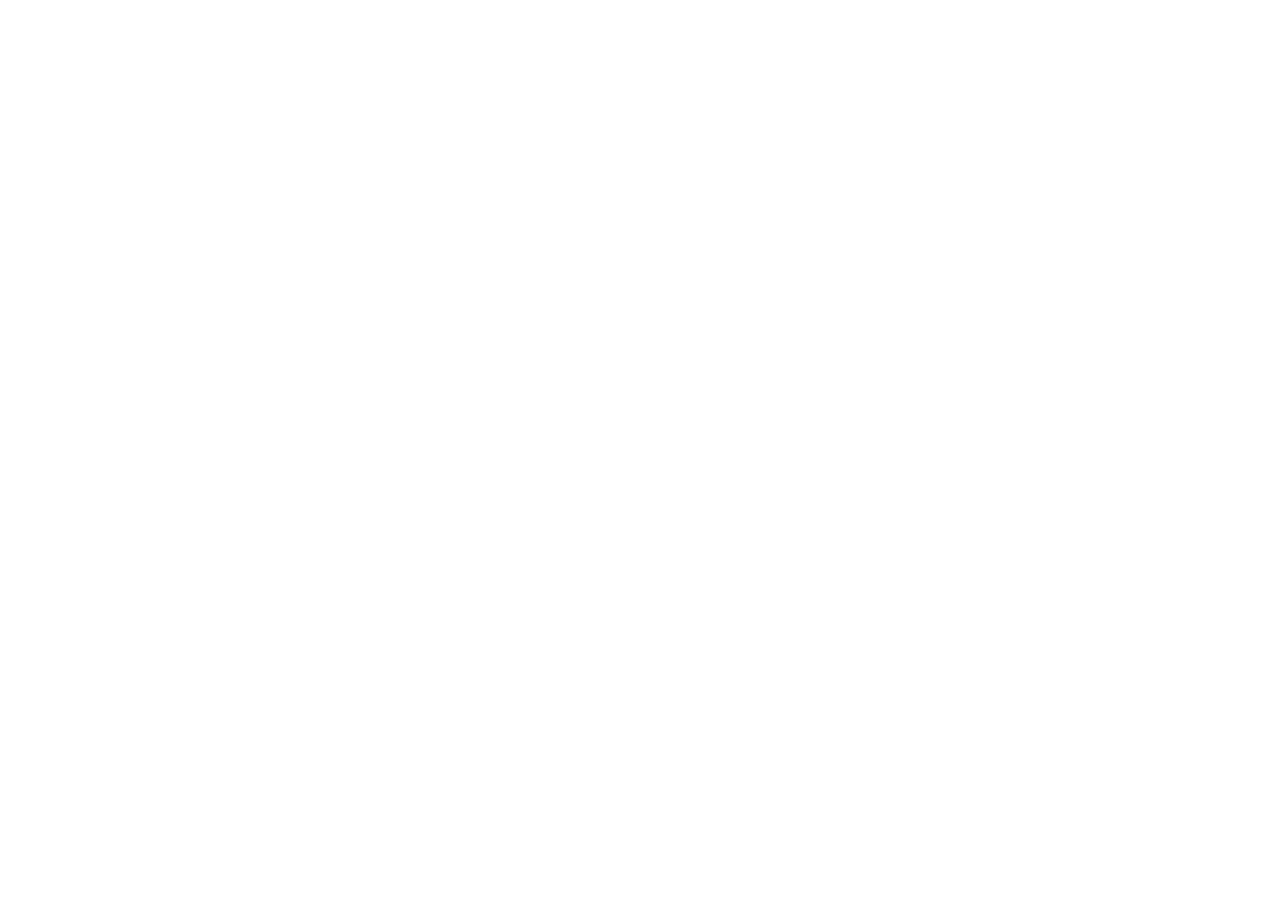
==== index.html @ 3f73e6b1 "Initial commit" ====
<!DOCTYPE html>
<html lang="en">
<head>
    <meta charset="UTF-8">
    <meta name="viewport" content="width=device-width, initial-scale=1.0">
    <title>Movie_explorer_app</title>
</head>
<body>
    
</body>
</html>
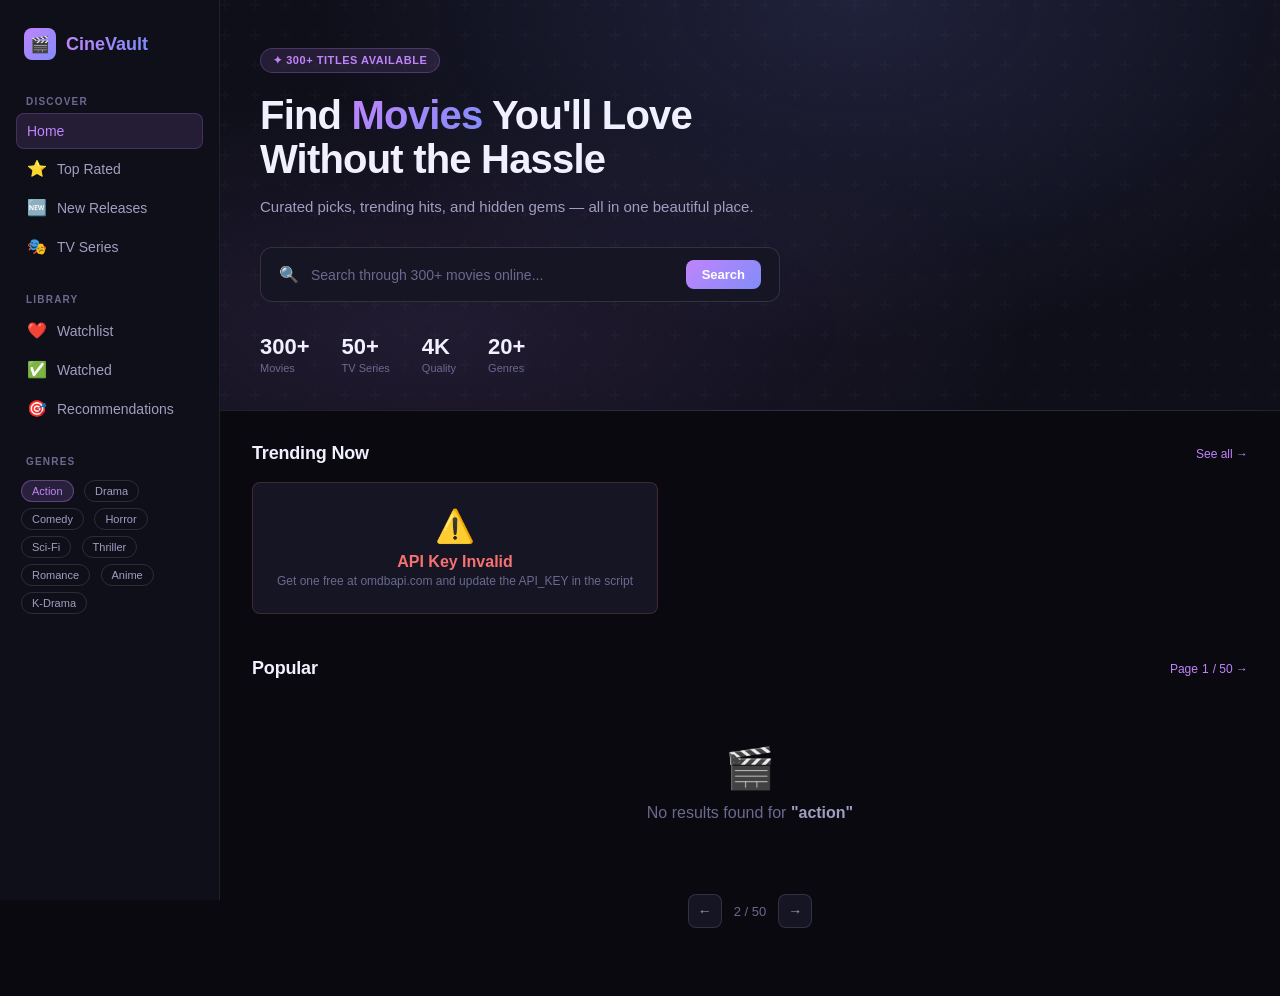
==== commit bfe49e56: "add code and fetch data and responsive" ====
--- a/index.html
+++ b/index.html
@@ -1,11 +1,114 @@
 <!DOCTYPE html>
 <html lang="en">
 <head>
-    <meta charset="UTF-8">
-    <meta name="viewport" content="width=device-width, initial-scale=1.0">
-    <title>Movie_explorer_app</title>
+  <meta charset="UTF-8" />
+  <title>Movie Explorer App</title>
+  <link rel="stylesheet" href="style.css" />
 </head>
+
 <body>
-    
+<aside class="sidebar">
+  <div class="logo">
+    <div class="logo-icon">🎬</div>
+    <span class="logo-text">CineVault</span>
+  </div>
+
+  <div class="nav-section">
+    <div class="nav-label">Discover</div>
+    <div class="nav-item active" onclick="setNav(this)">Home</div>
+    <div class="nav-item" onclick="setNav(this)"><span class="icon">⭐</span> Top Rated</div>
+    <div class="nav-item" onclick="setNav(this)"><span class="icon">🆕</span> New Releases</div>
+    <div class="nav-item" onclick="setNav(this)"><span class="icon">🎭</span> TV Series</div>
+  </div>
+
+  <div class="nav-section">
+    <div class="nav-label">Library</div>
+    <div class="nav-item" onclick="setNav(this)"><span class="icon">❤️</span> Watchlist</div>
+    <div class="nav-item" onclick="setNav(this)"><span class="icon">✅</span> Watched</div>
+    <div class="nav-item" onclick="setNav(this)"><span class="icon">🎯</span> Recommendations</div>
+  </div>
+
+  <div class="nav-section">
+    <div class="nav-label">Genres</div>
+    <div style="padding: 4px 2px;">
+      <span class="genre-chip active" onclick="toggleGenre(this)">Action</span>
+      <span class="genre-chip" onclick="toggleGenre(this)">Drama</span>
+      <span class="genre-chip" onclick="toggleGenre(this)">Comedy</span>
+      <span class="genre-chip" onclick="toggleGenre(this)">Horror</span>
+      <span class="genre-chip" onclick="toggleGenre(this)">Sci-Fi</span>
+      <span class="genre-chip" onclick="toggleGenre(this)">Thriller</span>
+      <span class="genre-chip" onclick="toggleGenre(this)">Romance</span>
+      <span class="genre-chip" onclick="toggleGenre(this)">Anime</span>
+      <span class="genre-chip" onclick="toggleGenre(this)">K-Drama</span>
+    </div>
+  </div>
+</aside>
+
+<div class="main">
+  <div class="hero">
+    <div class="hero-content">
+      <div class="hero-badge">✦ 300+ titles available</div>
+      <h1>Find <span>Movies</span> You'll Love Without the Hassle</h1>
+      <p>Curated picks, trending hits, and hidden gems — all in one beautiful place.</p>
+      <div class="search-bar">
+        <span class="search-icon">🔍</span>
+        <input type="text" id="searchInput" placeholder="Search through 300+ movies online..." oninput="handleSearch(this.value)" onkeypress="handleSearchKeypress(event)">
+        <button class="search-btn">Search</button>
+      </div>
+      <div class="stats-row">
+        <div class="stat"><span class="stat-num">300+</span><span class="stat-label">Movies</span></div>
+        <div class="stat"><span class="stat-num">50+</span><span class="stat-label">TV Series</span></div>
+        <div class="stat"><span class="stat-num">4K</span><span class="stat-label">Quality</span></div>
+        <div class="stat"><span class="stat-num">20+</span><span class="stat-label">Genres</span></div>
+      </div>
+    </div>
+  </div>
+
+  <div class="content">
+    <div class="content-main">
+
+      <div class="section">
+        <div class="section-header">
+          <div class="section-title">Trending Now</div>
+          <div class="section-link">See all →</div>
+        </div>
+        <div class="trending-scroll" id="trendingRow"></div>
+      </div>
+
+      <div class="section">
+        <div class="section-header">
+          <div class="section-title" id="gridTitle">Popular</div>
+          <div class="section-link" id="gridSubtitle">Page <span id="pageNum">1</span> / 50 →</div>
+        </div>
+        <div class="movie-grid" id="movieGrid"></div>
+        <div class="pagination">
+          <div class="page-btn" onclick="changePage(-1)">←</div>
+          <span class="page-info" id="pageInfo">2 / 50</span>
+          <div class="page-btn" onclick="changePage(1)">→</div>
+        </div>
+      </div>
+
+    </div>
+
+    <div class="detail-panel hidden" id="detailPanel">
+      <div class="detail-header">
+        <div class="detail-title" id="detailTitle">Squid Game 2</div>
+        <div class="detail-close" onclick="closeDetail()">✕</div>
+      </div>
+      <div class="detail-meta" id="detailMeta">
+        <span>2024</span> · <span>PG-13</span> · <span>2h 46m</span>
+        <div style="margin-left:auto"><div class="detail-rating" id="detailRating">⭐ 8.9/10</div></div>
+      </div>
+      <div class="detail-images" id="detailImages"></div>
+      <div class="detail-tags" id="detailTags"></div>
+      <div class="detail-action">
+        <button class="visit-btn" id="visitBtn">Visit Homepage →</button>
+      </div>
+      <div class="detail-table" id="detailTable"></div>
+    </div>
+  </div>
+</div>
+
+<script src="script.js"></script>
 </body>
 </html>
--- a/style.css
+++ b/style.css
@@ -0,0 +1,513 @@
+*, *::before, *::after { box-sizing: border-box; margin: 0; padding: 0; }
+
+:root {
+--bg: #09090f;
+--bg2: #0f0f1a;
+--bg3: #151524;
+--bg4: #1c1c2e;
+--surface: #1a1a2e;
+--border: rgba(255,255,255,0.07);
+--border2: rgba(255,255,255,0.12);
+--accent: #c084fc;
+--accent2: #818cf8;
+--accent3: #38bdf8;
+--gold: #fbbf24;
+--text: #f1f0ff;
+--text2: #a09ec0;
+--text3: #6b6990;
+--danger: #f87171;
+--font-head: 'Syne', sans-serif;
+--font-body: 'DM Sans', sans-serif;
+}
+
+html { scroll-behavior: smooth; }
+
+body {
+background: var(--bg);
+color: var(--text);
+font-family: var(--font-body);
+min-height: 100vh;
+display: flex;
+overflow-x: hidden;
+}
+
+.sidebar {
+width: 220px;
+min-height: 100vh;
+background: var(--bg2);
+border-right: 1px solid var(--border);
+display: flex;
+flex-direction: column;
+padding: 28px 16px;
+flex-shrink: 0;
+position: sticky;
+top: 0;
+height: 100vh;
+overflow-y: auto;
+}
+
+.logo {
+display: flex;
+align-items: center;
+gap: 10px;
+margin-bottom: 36px;
+padding: 0 8px;
+}
+
+.logo-icon {
+width: 32px;
+height: 32px;
+background: linear-gradient(135deg, var(--accent), var(--accent2));
+border-radius: 8px;
+display: flex;
+align-items: center;
+justify-content: center;
+font-size: 16px;
+}
+
+.logo-text {
+font-family: var(--font-head);
+font-size: 18px;
+font-weight: 800;
+background: linear-gradient(90deg, var(--accent), var(--accent2));
+-webkit-background-clip: text;
+-webkit-text-fill-color: transparent;
+background-clip: text;
+}
+
+.nav-section {
+margin-bottom: 28px;
+}
+
+.nav-label {
+font-size: 10px;
+font-weight: 600;
+letter-spacing: 0.12em;
+text-transform: uppercase;
+color: var(--text3);
+padding: 0 10px;
+margin-bottom: 6px;
+}
+
+.nav-item {
+display: flex;
+align-items: center;
+gap: 10px;
+padding: 9px 10px;
+border-radius: 8px;
+font-size: 14px;
+color: var(--text2);
+cursor: pointer;
+transition: all 0.2s;
+border: 1px solid transparent;
+}
+
+.nav-item:hover { background: var(--bg3); color: var(--text); }
+.nav-item.active { background: rgba(192,132,252,0.12); color: var(--accent); border-color: rgba(192,132,252,0.2); }
+
+.nav-item .icon { font-size: 16px; width: 20px; text-align: center; }
+
+.genre-chip {
+display: inline-flex;
+align-items: center;
+padding: 4px 10px;
+border-radius: 20px;
+font-size: 11px;
+font-weight: 500;
+border: 1px solid var(--border2);
+color: var(--text2);
+cursor: pointer;
+margin: 3px;
+transition: all 0.2s;
+}
+.genre-chip:hover, .genre-chip.active { background: rgba(192,132,252,0.15); color: var(--accent); border-color: rgba(192,132,252,0.35); }
+
+.main {
+flex: 1;
+display: flex;
+flex-direction: column;
+min-width: 0;
+}
+
+.hero {
+background: radial-gradient(ellipse at 60% 0%, rgba(129,140,248,0.15) 0%, transparent 60%),
+            radial-gradient(ellipse at 20% 80%, rgba(192,132,252,0.1) 0%, transparent 50%),
+            var(--bg2);
+padding: 48px 40px 36px;
+position: relative;
+overflow: hidden;
+border-bottom: 1px solid var(--border);
+}
+
+.hero::before {
+content: '';
+position: absolute;
+inset: 0;
+background: url("data:image/svg+xml,%3Csvg width='60' height='60' viewBox='0 0 60 60' xmlns='http://www.w3.org/2000/svg'%3E%3Cg fill='none' fill-rule='evenodd'%3E%3Cg fill='%23ffffff' fill-opacity='0.015'%3E%3Cpath d='M36 34v-4h-2v4h-4v2h4v4h2v-4h4v-2h-4zm0-30V0h-2v4h-4v2h4v4h2V6h4V4h-4zM6 34v-4H4v4H0v2h4v4h2v-4h4v-2H6zM6 4V0H4v4H0v2h4v4h2V6h4V4H6z'/%3E%3C/g%3E%3C/g%3E%3C/svg%3E");
+pointer-events: none;
+}
+
+.hero-content { position: relative; z-index: 1; max-width: 560px; }
+
+.hero-badge {
+display: inline-flex;
+align-items: center;
+gap: 6px;
+background: rgba(192,132,252,0.12);
+border: 1px solid rgba(192,132,252,0.25);
+border-radius: 20px;
+padding: 5px 12px;
+font-size: 11px;
+font-weight: 600;
+color: var(--accent);
+letter-spacing: 0.05em;
+margin-bottom: 20px;
+text-transform: uppercase;
+}
+
+.hero h1 {
+font-family: var(--font-head);
+font-size: 40px;
+font-weight: 800;
+line-height: 1.1;
+margin-bottom: 14px;
+letter-spacing: -0.02em;
+}
+
+.hero h1 span {
+background: linear-gradient(135deg, var(--accent), var(--accent2));
+-webkit-background-clip: text;
+-webkit-text-fill-color: transparent;
+background-clip: text;
+}
+
+.hero p {
+color: var(--text2);
+font-size: 15px;
+line-height: 1.6;
+margin-bottom: 28px;
+}
+
+.search-bar {
+display: flex;
+align-items: center;
+gap: 12px;
+background: var(--bg3);
+border: 1px solid var(--border2);
+border-radius: 12px;
+padding: 12px 18px;
+max-width: 520px;
+transition: border-color 0.2s;
+}
+
+.search-bar:focus-within { border-color: rgba(192,132,252,0.4); }
+
+.search-bar input {
+flex: 1;
+background: none;
+border: none;
+outline: none;
+font-family: var(--font-body);
+font-size: 14px;
+color: var(--text);
+}
+
+.search-bar input::placeholder { color: var(--text3); }
+
+.search-icon { color: var(--text3); font-size: 16px; }
+
+.search-btn {
+background: linear-gradient(135deg, var(--accent), var(--accent2));
+color: white;
+border: none;
+border-radius: 8px;
+padding: 7px 16px;
+font-size: 13px;
+font-weight: 600;
+font-family: var(--font-body);
+cursor: pointer;
+transition: opacity 0.2s, transform 0.15s;
+}
+.search-btn:hover { opacity: 0.9; transform: scale(0.98); }
+
+.stats-row {
+display: flex;
+gap: 32px;
+margin-top: 32px;
+}
+.stat { display: flex; flex-direction: column; }
+.stat-num { font-family: var(--font-head); font-size: 22px; font-weight: 700; color: var(--text); }
+.stat-label { font-size: 11px; color: var(--text3); margin-top: 2px; }
+
+.content { flex: 1; display: flex; min-height: 0; }
+.content-main { flex: 1; padding: 32px 32px; min-width: 0; overflow-y: auto; }
+
+.section { margin-bottom: 36px; }
+.section-header {
+display: flex;
+align-items: center;
+justify-content: space-between;
+margin-bottom: 18px;
+}
+.section-title {
+font-family: var(--font-head);
+font-size: 18px;
+font-weight: 700;
+letter-spacing: -0.01em;
+}
+.section-link {
+font-size: 12px;
+color: var(--accent);
+cursor: pointer;
+display: flex;
+align-items: center;
+gap: 4px;
+transition: gap 0.2s;
+}
+.section-link:hover { gap: 8px; }
+
+.trending-scroll {
+display: flex;
+gap: 12px;
+overflow-x: auto;
+padding-bottom: 8px;
+scrollbar-width: thin;
+scrollbar-color: var(--border2) transparent;
+}
+
+.trending-card {
+flex-shrink: 0;
+position: relative;
+width: 120px;
+border-radius: 10px;
+overflow: hidden;
+cursor: pointer;
+transition: transform 0.2s, box-shadow 0.2s;
+border: 1px solid var(--border);
+}
+.trending-card:hover { transform: translateY(-4px); box-shadow: 0 16px 40px rgba(0,0,0,0.5); border-color: var(--border2); }
+
+.trending-card img { width: 100%; height: 170px; object-fit: cover; display: block; }
+
+.trending-num {
+position: absolute;
+bottom: 8px;
+left: 8px;
+font-family: var(--font-head);
+font-size: 36px;
+font-weight: 800;
+color: rgba(255,255,255,0.15);
+line-height: 1;
+-webkit-text-stroke: 1px rgba(255,255,255,0.3);
+}
+
+.trending-card .overlay {
+position: absolute;
+bottom: 0;
+left: 0;
+right: 0;
+height: 60%;
+background: linear-gradient(to top, rgba(0,0,0,0.85), transparent);
+}
+
+.movie-grid {
+display: grid;
+grid-template-columns: repeat(auto-fill, minmax(160px, 1fr));
+gap: 16px;
+}
+
+.movie-card {
+background: var(--bg3);
+border: 1px solid var(--border);
+border-radius: 12px;
+overflow: hidden;
+cursor: pointer;
+transition: transform 0.2s, border-color 0.2s, box-shadow 0.2s;
+position: relative;
+}
+.movie-card:hover { transform: translateY(-4px); border-color: rgba(192,132,252,0.3); box-shadow: 0 20px 40px rgba(0,0,0,0.4); }
+
+.movie-card img { width: 100%; aspect-ratio: 2/3; object-fit: cover; display: block; }
+
+.movie-card-body { padding: 10px 12px 12px; }
+.movie-card-title { font-family: var(--font-head); font-size: 13px; font-weight: 600; margin-bottom: 4px; white-space: nowrap; overflow: hidden; text-overflow: ellipsis; }
+.movie-card-meta { display: flex; align-items: center; gap: 6px; font-size: 11px; color: var(--text3); }
+.movie-card-rating { display: flex; align-items: center; gap: 3px; color: var(--gold); font-size: 11px; font-weight: 600; }
+
+.movie-card .badge {
+position: absolute;
+top: 8px;
+left: 8px;
+background: rgba(0,0,0,0.75);
+backdrop-filter: blur(6px);
+border: 1px solid rgba(255,255,255,0.1);
+border-radius: 5px;
+padding: 3px 7px;
+font-size: 10px;
+font-weight: 600;
+color: var(--accent);
+}
+
+.detail-panel {
+width: 360px;
+flex-shrink: 0;
+background: var(--bg2);
+border-left: 1px solid var(--border);
+overflow-y: auto;
+display: flex;
+flex-direction: column;
+transition: transform 0.3s;
+}
+
+.detail-panel.hidden { display: none; }
+
+.detail-header {
+padding: 20px 20px 0;
+display: flex;
+align-items: flex-start;
+justify-content: space-between;
+gap: 12px;
+}
+
+.detail-title {
+font-family: var(--font-head);
+font-size: 20px;
+font-weight: 700;
+line-height: 1.2;
+flex: 1;
+}
+
+.detail-close {
+width: 28px;
+height: 28px;
+border-radius: 6px;
+background: var(--bg3);
+border: 1px solid var(--border2);
+display: flex;
+align-items: center;
+justify-content: center;
+cursor: pointer;
+font-size: 14px;
+color: var(--text2);
+flex-shrink: 0;
+transition: background 0.2s;
+}
+.detail-close:hover { background: var(--bg4); color: var(--text); }
+
+.detail-meta { padding: 6px 20px; font-size: 12px; color: var(--text3); display: flex; align-items: center; gap: 6px; }
+.detail-meta span { display: flex; align-items: center; gap: 3px; }
+
+.detail-rating {
+display: inline-flex;
+align-items: center;
+gap: 5px;
+background: rgba(251,191,36,0.12);
+border: 1px solid rgba(251,191,36,0.25);
+border-radius: 6px;
+padding: 4px 10px;
+font-size: 13px;
+font-weight: 700;
+color: var(--gold);
+}
+
+.detail-images {
+padding: 14px 20px;
+display: flex;
+flex-direction: column;
+gap: 10px;
+}
+
+.detail-tags { display: flex; gap: 6px; padding: 0 20px 14px; flex-wrap: wrap; }
+.detail-tag {
+padding: 5px 12px;
+border-radius: 20px;
+font-size: 12px;
+font-weight: 500;
+border: 1px solid var(--border2);
+color: var(--text2);
+cursor: pointer;
+transition: all 0.15s;
+}
+.detail-tag.active { background: rgba(192,132,252,0.15); color: var(--accent); border-color: rgba(192,132,252,0.35); }
+
+.detail-action {
+display: flex;
+align-items: center;
+justify-content: flex-end;
+padding: 0 20px 16px;
+}
+
+.visit-btn {
+display: inline-flex;
+align-items: center;
+gap: 6px;
+background: var(--accent);
+color: white;
+border: none;
+border-radius: 8px;
+padding: 8px 16px;
+font-size: 12px;
+font-weight: 600;
+font-family: var(--font-body);
+cursor: pointer;
+transition: opacity 0.2s;
+}
+.visit-btn:hover { opacity: 0.85; }
+
+.detail-table {
+padding: 0 20px;
+font-size: 13px;
+}
+
+.detail-table .row {
+display: flex;
+padding: 10px 0;
+border-bottom: 1px solid var(--border);
+gap: 16px;
+}
+.detail-table .row:last-child { border-bottom: none; }
+
+.detail-table .key {
+min-width: 110px;
+color: var(--text3);
+font-size: 12px;
+flex-shrink: 0;
+}
+
+.detail-table .val { color: var(--text2); line-height: 1.5; }
+
+.dot-sep { color: var(--text3); }
+
+.pagination {
+display: flex;
+align-items: center;
+justify-content: center;
+gap: 12px;
+padding: 24px 0 0;
+}
+
+.page-btn {
+width: 34px;
+height: 34px;
+border-radius: 8px;
+background: var(--bg3);
+border: 1px solid var(--border2);
+color: var(--text2);
+cursor: pointer;
+display: flex;
+align-items: center;
+justify-content: center;
+font-size: 14px;
+transition: all 0.2s;
+}
+.page-btn:hover { background: var(--bg4); color: var(--text); }
+.page-btn.active { background: rgba(192,132,252,0.2); color: var(--accent); border-color: rgba(192,132,252,0.4); }
+
+.page-info { font-size: 13px; color: var(--text3); }
+
+::-webkit-scrollbar { width: 5px; height: 5px; }
+::-webkit-scrollbar-track { background: transparent; }
+::-webkit-scrollbar-thumb { background: var(--border2); border-radius: 4px; }
+
+@keyframes fadeIn { from { opacity: 0; transform: translateY(10px); } to { opacity: 1; transform: translateY(0); } }
+.movie-card { animation: fadeIn 0.3s ease both; }
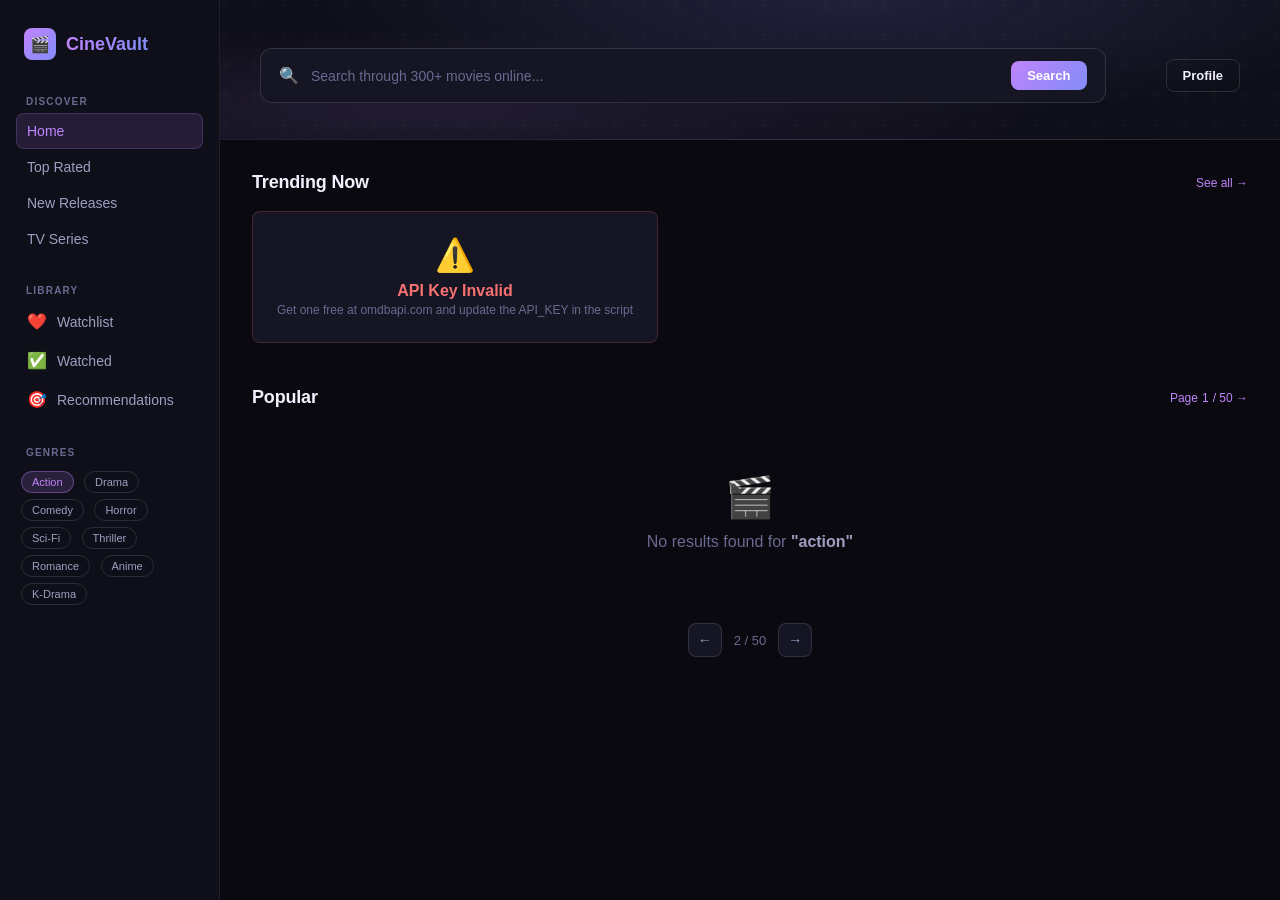
==== commit 49497e66: "Change some code and add searing etc" ====
--- a/index.html
+++ b/index.html
@@ -16,9 +16,9 @@
   <div class="nav-section">
     <div class="nav-label">Discover</div>
     <div class="nav-item active" onclick="setNav(this)">Home</div>
-    <div class="nav-item" onclick="setNav(this)"><span class="icon">⭐</span> Top Rated</div>
-    <div class="nav-item" onclick="setNav(this)"><span class="icon">🆕</span> New Releases</div>
-    <div class="nav-item" onclick="setNav(this)"><span class="icon">🎭</span> TV Series</div>
+    <div class="nav-item" onclick="setNav(this)">Top Rated</div>
+    <div class="nav-item" onclick="setNav(this)">New Releases</div>
+    <div class="nav-item" onclick="setNav(this)">TV Series</div>
   </div>
 
   <div class="nav-section">
@@ -45,25 +45,18 @@
 </aside>
 
 <div class="main">
-  <div class="hero">
-    <div class="hero-content">
-      <div class="hero-badge">✦ 300+ titles available</div>
-      <h1>Find <span>Movies</span> You'll Love Without the Hassle</h1>
-      <p>Curated picks, trending hits, and hidden gems — all in one beautiful place.</p>
-      <div class="search-bar">
-        <span class="search-icon">🔍</span>
-        <input type="text" id="searchInput" placeholder="Search through 300+ movies online..." oninput="handleSearch(this.value)" onkeypress="handleSearchKeypress(event)">
-        <button class="search-btn">Search</button>
-      </div>
-      <div class="stats-row">
-        <div class="stat"><span class="stat-num">300+</span><span class="stat-label">Movies</span></div>
-        <div class="stat"><span class="stat-num">50+</span><span class="stat-label">TV Series</span></div>
-        <div class="stat"><span class="stat-num">4K</span><span class="stat-label">Quality</span></div>
-        <div class="stat"><span class="stat-num">20+</span><span class="stat-label">Genres</span></div>
+  <header>
+    <div class="hero">
+      <div class="hero-content">
+        <div class="search-bar">
+          <span class="search-icon">🔍</span>
+          <input type="text" id="searchInput" placeholder="Search through 300+ movies online..." oninput="handleSearch(this.value)" onkeypress="handleSearchKeypress(event)">
+          <button class="search-btn">Search</button>
+        </div>
+        <button class="profile-btn" onclick="location.href='profile_page.html'">Profile</button>
       </div>
     </div>
-  </div>
-
+  </header>
   <div class="content">
     <div class="content-main">
 
--- a/style.css
+++ b/style.css
@@ -5,7 +5,6 @@
 --bg2: #0f0f1a;
 --bg3: #151524;
 --bg4: #1c1c2e;
---surface: #1a1a2e;
 --border: rgba(255,255,255,0.07);
 --border2: rgba(255,255,255,0.12);
 --accent: #c084fc;
@@ -52,6 +51,7 @@
 gap: 10px;
 margin-bottom: 36px;
 padding: 0 8px;
+cursor: pointer;
 }
 
 .logo-icon {
@@ -147,45 +147,13 @@
 pointer-events: none;
 }
 
-.hero-content { position: relative; z-index: 1; max-width: 560px; }
-
-.hero-badge {
-display: inline-flex;
-align-items: center;
-gap: 6px;
-background: rgba(192,132,252,0.12);
-border: 1px solid rgba(192,132,252,0.25);
-border-radius: 20px;
-padding: 5px 12px;
-font-size: 11px;
-font-weight: 600;
-color: var(--accent);
-letter-spacing: 0.05em;
-margin-bottom: 20px;
-text-transform: uppercase;
-}
-
-.hero h1 {
-font-family: var(--font-head);
-font-size: 40px;
-font-weight: 800;
-line-height: 1.1;
-margin-bottom: 14px;
-letter-spacing: -0.02em;
-}
-
-.hero h1 span {
-background: linear-gradient(135deg, var(--accent), var(--accent2));
--webkit-background-clip: text;
--webkit-text-fill-color: transparent;
-background-clip: text;
-}
-
-.hero p {
-color: var(--text2);
-font-size: 15px;
-line-height: 1.6;
-margin-bottom: 28px;
+.hero-content {
+position: relative;
+z-index: 1;
+max-width: 1300px;
+display: flex;
+align-items: center;
+gap: 60px;
 }
 
 .search-bar {
@@ -196,7 +164,8 @@
 border: 1px solid var(--border2);
 border-radius: 12px;
 padding: 12px 18px;
-max-width: 520px;
+flex: 1;
+min-width: 0;
 transition: border-color 0.2s;
 }
 
@@ -230,14 +199,22 @@
 }
 .search-btn:hover { opacity: 0.9; transform: scale(0.98); }
 
-.stats-row {
-display: flex;
-gap: 32px;
-margin-top: 32px;
-}
-.stat { display: flex; flex-direction: column; }
-.stat-num { font-family: var(--font-head); font-size: 22px; font-weight: 700; color: var(--text); }
-.stat-label { font-size: 11px; color: var(--text3); margin-top: 2px; }
+.profile-btn {
+background: transparent;
+color: var(--text);
+border: 1px solid var(--border2);
+border-radius: 8px;
+padding: 8px 16px;
+font-size: 13px;
+font-weight: 600;
+font-family: var(--font-body);
+cursor: pointer;
+transition: background 0.2s, transform 0.15s;
+}
+.profile-btn:hover {
+background: rgba(255,255,255,0.06);
+transform: translateY(-1px);
+}
 
 .content { flex: 1; display: flex; min-height: 0; }
 .content-main { flex: 1; padding: 32px 32px; min-width: 0; overflow-y: auto; }
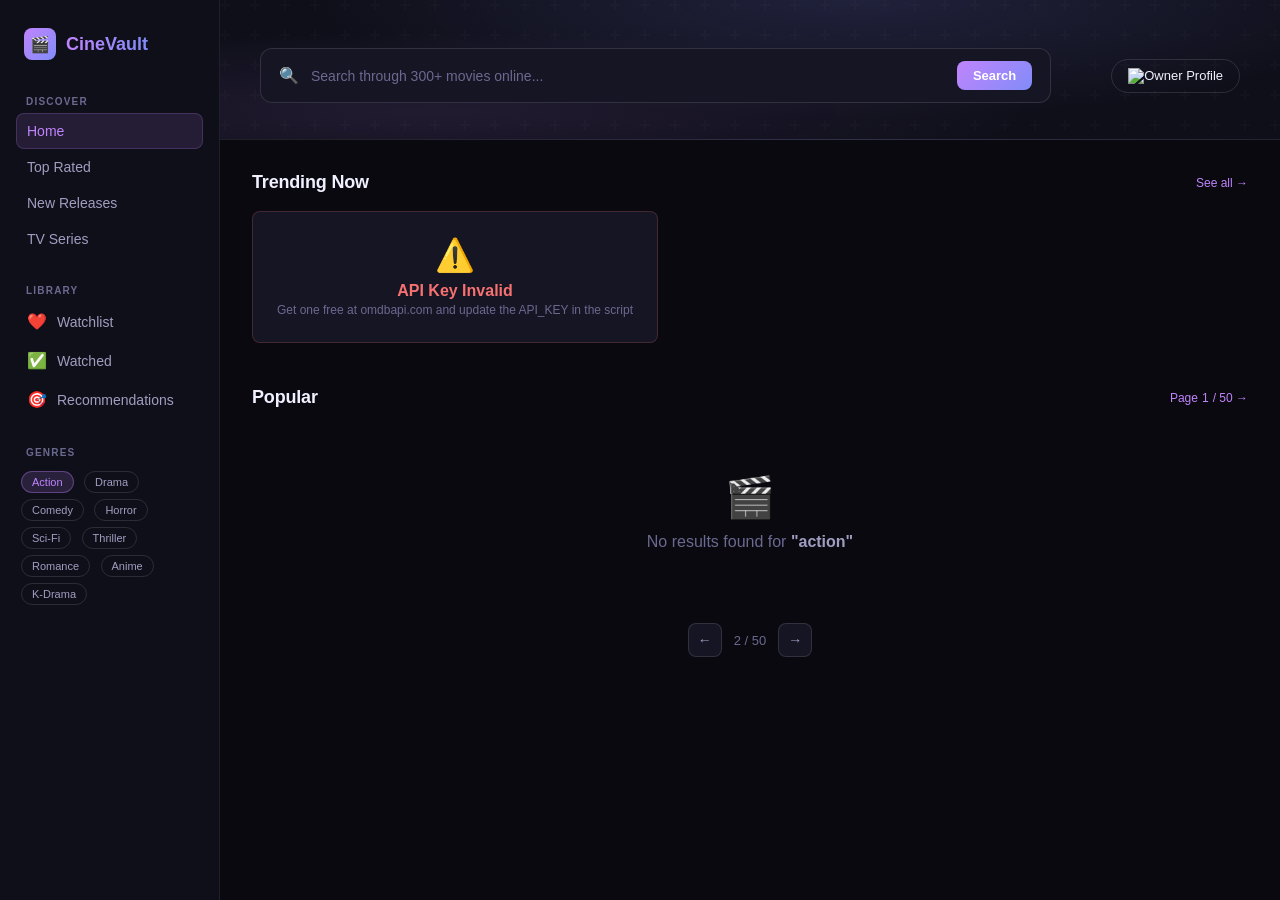
==== commit c9f16f8a: "add some movie" ====
--- a/index.html
+++ b/index.html
@@ -53,7 +53,7 @@
           <input type="text" id="searchInput" placeholder="Search through 300+ movies online..." oninput="handleSearch(this.value)" onkeypress="handleSearchKeypress(event)">
           <button class="search-btn">Search</button>
         </div>
-        <button class="profile-btn" onclick="location.href='profile_page.html'">Profile</button>
+        <button class="profile-btn" onclick="location.href='Profile.html'"><img src="https://i.pinimg.com/736x/59/63/4c/59634c2305dfebcefcce18d4734f8108.jpg" class="profile-image" alt="Owner Profile"></button>
       </div>
     </div>
   </header>
--- a/style.css
+++ b/style.css
@@ -203,17 +203,17 @@
 background: transparent;
 color: var(--text);
 border: 1px solid var(--border2);
-border-radius: 8px;
+border-radius: 80px;
 padding: 8px 16px;
 font-size: 13px;
-font-weight: 600;
+font-weight: 300;
 font-family: var(--font-body);
 cursor: pointer;
 transition: background 0.2s, transform 0.15s;
 }
-.profile-btn:hover {
-background: rgba(255,255,255,0.06);
-transform: translateY(-1px);
+
+.profile-imge {
+    width: 12px;
 }
 
 .content { flex: 1; display: flex; min-height: 0; }
@@ -488,3 +488,74 @@
 
 @keyframes fadeIn { from { opacity: 0; transform: translateY(10px); } to { opacity: 1; transform: translateY(0); } }
 .movie-card { animation: fadeIn 0.3s ease both; }
+
+.profile-card{
+display:flex;
+align-items:center;
+gap:30px;
+background:var(--bg3);
+border:1px solid var(--border);
+border-radius:50px;
+padding:30px;
+margin-bottom:30px;
+}
+
+.profile-avatar-lg{
+width:150px;
+height:150px;
+border-radius:75px;
+border:2px solid var(--accent);
+}
+
+.profile-info h2{
+font-family:var(--font-head);
+margin-bottom:6px;
+}
+
+.profile-info p{
+color:var(--text3);
+margin-bottom:15px;
+}
+
+.profile-actions button{
+background:var(--accent);
+border:none;
+padding:8px 18px;
+border-radius:8px;
+color:white;
+cursor:pointer;
+margin-right:10px;
+font-weight:600;
+}
+
+.profile-actions .secondary{
+background:transparent;
+border:1px solid var(--border2);
+color:var(--text);
+}
+
+.profile-stats{
+display:grid;
+grid-template-columns:repeat(auto-fit,minmax(180px,1fr));
+gap:16px;
+margin-bottom:40px;
+}
+
+.stat-box{
+background:var(--bg3);
+border:1px solid var(--border);
+border-radius:12px;
+padding:20px;
+text-align:center;
+}
+
+.stat-box h3{
+font-size:24px;
+font-family:var(--font-head);
+margin-bottom:6px;
+}
+
+.stat-box p{
+color:var(--text3);
+font-size:13px;
+}
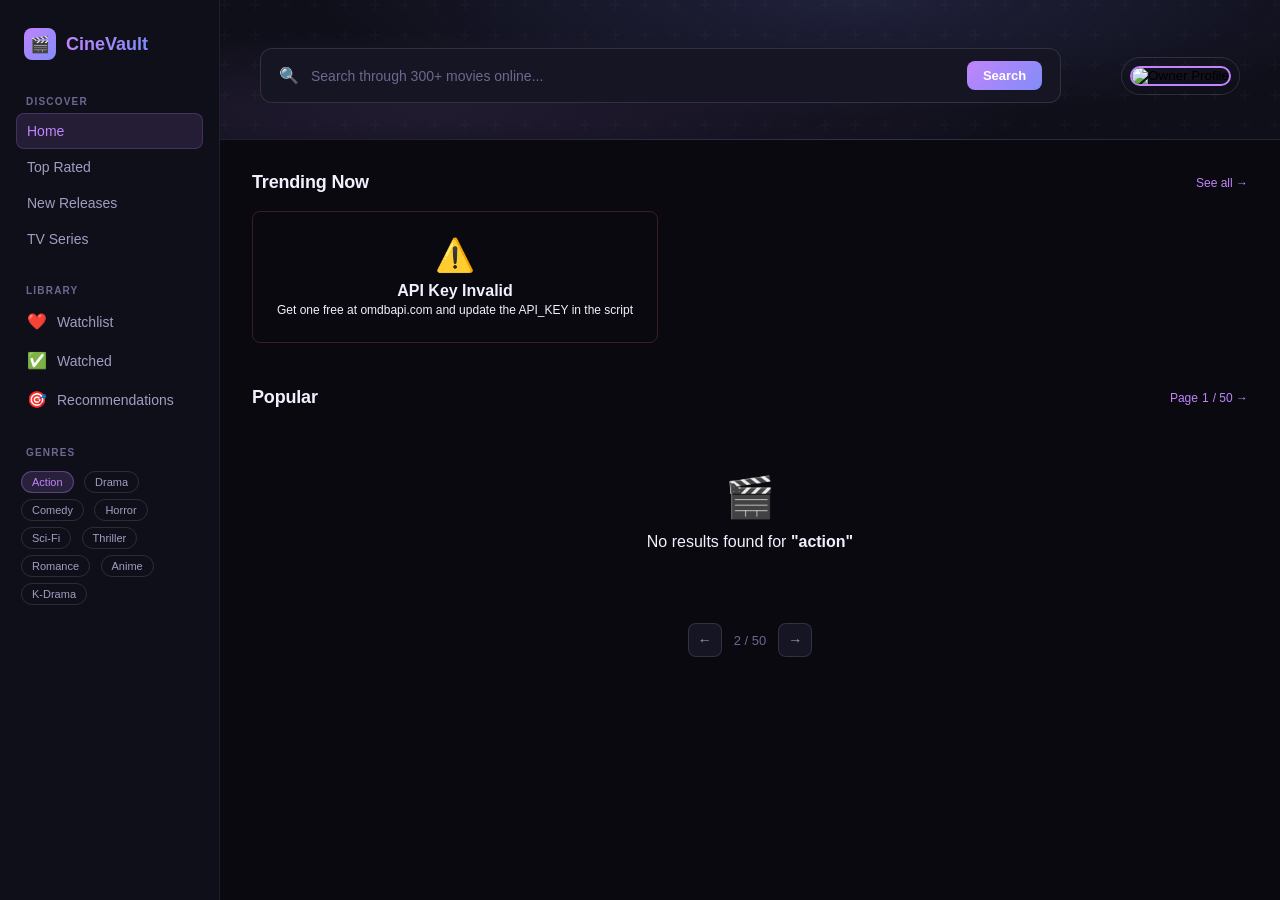
==== commit a318fcd5: "clean the codebase" ====
--- a/index.html
+++ b/index.html
@@ -2,6 +2,7 @@
 <html lang="en">
 <head>
   <meta charset="UTF-8" />
+  <meta name="viewport" content="width=device-width, initial-scale=1.0">
   <title>Movie Explorer App</title>
   <link rel="stylesheet" href="style.css" />
 </head>
--- a/style.css
+++ b/style.css
@@ -1,30 +1,17 @@
-*, *::before, *::after { box-sizing: border-box; margin: 0; padding: 0; }
-
-:root {
---bg: #09090f;
---bg2: #0f0f1a;
---bg3: #151524;
---bg4: #1c1c2e;
---border: rgba(255,255,255,0.07);
---border2: rgba(255,255,255,0.12);
---accent: #c084fc;
---accent2: #818cf8;
---accent3: #38bdf8;
---gold: #fbbf24;
---text: #f1f0ff;
---text2: #a09ec0;
---text3: #6b6990;
---danger: #f87171;
---font-head: 'Syne', sans-serif;
---font-body: 'DM Sans', sans-serif;
-}
-
-html { scroll-behavior: smooth; }
+*, *::before, *::after { 
+  box-sizing: border-box; 
+  margin: 0; 
+  padding: 0; 
+}
+
+html { 
+  scroll-behavior: smooth; 
+}
 
 body {
-background: var(--bg);
-color: var(--text);
-font-family: var(--font-body);
+background: #09090f;
+color: #f1f0ff;
+font-family: 'DM Sans', sans-serif;
 min-height: 100vh;
 display: flex;
 overflow-x: hidden;
@@ -33,8 +20,8 @@
 .sidebar {
 width: 220px;
 min-height: 100vh;
-background: var(--bg2);
-border-right: 1px solid var(--border);
+background: #0f0f1a;
+border-right: 1px solid rgba(255,255,255,0.07);
 display: flex;
 flex-direction: column;
 padding: 28px 16px;
@@ -57,7 +44,7 @@
 .logo-icon {
 width: 32px;
 height: 32px;
-background: linear-gradient(135deg, var(--accent), var(--accent2));
+background: linear-gradient(135deg, #c084fc, #818cf8);
 border-radius: 8px;
 display: flex;
 align-items: center;
@@ -66,10 +53,10 @@
 }
 
 .logo-text {
-font-family: var(--font-head);
+font-family: 'Syne', sans-serif;
 font-size: 18px;
 font-weight: 800;
-background: linear-gradient(90deg, var(--accent), var(--accent2));
+background: linear-gradient(90deg, #c084fc, #818cf8);
 -webkit-background-clip: text;
 -webkit-text-fill-color: transparent;
 background-clip: text;
@@ -84,7 +71,7 @@
 font-weight: 600;
 letter-spacing: 0.12em;
 text-transform: uppercase;
-color: var(--text3);
+color: #6b6990;
 padding: 0 10px;
 margin-bottom: 6px;
 }
@@ -96,16 +83,26 @@
 padding: 9px 10px;
 border-radius: 8px;
 font-size: 14px;
-color: var(--text2);
+color: #a09ec0;
 cursor: pointer;
 transition: all 0.2s;
 border: 1px solid transparent;
 }
 
-.nav-item:hover { background: var(--bg3); color: var(--text); }
-.nav-item.active { background: rgba(192,132,252,0.12); color: var(--accent); border-color: rgba(192,132,252,0.2); }
-
-.nav-item .icon { font-size: 16px; width: 20px; text-align: center; }
+.nav-item:hover {
+    background: #151524; 
+    color: #f1f0ff;
+}
+
+.nav-item.active {
+    background: rgba(192,132,252,0.12); 
+    color: #c084fc; 
+    border-color: rgba(192,132,252,0.2);
+}
+
+.nav-item .icon { font-size: 16px; 
+    width: 20px;
+    text-align: center; }
 
 .genre-chip {
 display: inline-flex;
@@ -114,13 +111,18 @@
 border-radius: 20px;
 font-size: 11px;
 font-weight: 500;
-border: 1px solid var(--border2);
-color: var(--text2);
+border: 1px solid rgba(255,255,255,0.12);
+color:  #a09ec0;
 cursor: pointer;
 margin: 3px;
 transition: all 0.2s;
 }
-.genre-chip:hover, .genre-chip.active { background: rgba(192,132,252,0.15); color: var(--accent); border-color: rgba(192,132,252,0.35); }
+.genre-chip:hover, 
+.genre-chip.active {
+    background: rgba(192,132,252,0.15); 
+    color: #c084fc; 
+    border-color: rgba(192,132,252,0.35);
+}
 
 .main {
 flex: 1;
@@ -132,11 +134,11 @@
 .hero {
 background: radial-gradient(ellipse at 60% 0%, rgba(129,140,248,0.15) 0%, transparent 60%),
             radial-gradient(ellipse at 20% 80%, rgba(192,132,252,0.1) 0%, transparent 50%),
-            var(--bg2);
+            #0f0f1a;
 padding: 48px 40px 36px;
 position: relative;
 overflow: hidden;
-border-bottom: 1px solid var(--border);
+border-bottom: 1px solid rgba(255,255,255,0.07);
 }
 
 .hero::before {
@@ -160,8 +162,8 @@
 display: flex;
 align-items: center;
 gap: 12px;
-background: var(--bg3);
-border: 1px solid var(--border2);
+background:  #151524;
+border: 1px solid rgba(255,255,255,0.12);
 border-radius: 12px;
 padding: 12px 18px;
 flex: 1;
@@ -169,57 +171,55 @@
 transition: border-color 0.2s;
 }
 
-.search-bar:focus-within { border-color: rgba(192,132,252,0.4); }
+.search-bar:focus-within {border-color: rgba(192,132,252,0.4);}
 
 .search-bar input {
 flex: 1;
 background: none;
 border: none;
 outline: none;
-font-family: var(--font-body);
+font-family:'DM Sans', sans-serif;
 font-size: 14px;
-color: var(--text);
-}
-
-.search-bar input::placeholder { color: var(--text3); }
-
-.search-icon { color: var(--text3); font-size: 16px; }
+color: #f1f0ff;
+}
+
+.search-bar input::placeholder {color:  #6b6990;}
+
+.search-icon {color: #6b6990; font-size: 16px;}
 
 .search-btn {
-background: linear-gradient(135deg, var(--accent), var(--accent2));
+background: linear-gradient(135deg, #c084fc, #818cf8);
 color: white;
 border: none;
 border-radius: 8px;
 padding: 7px 16px;
 font-size: 13px;
 font-weight: 600;
-font-family: var(--font-body);
+font-family: 'DM Sans', sans-serif;
 cursor: pointer;
 transition: opacity 0.2s, transform 0.15s;
 }
-.search-btn:hover { opacity: 0.9; transform: scale(0.98); }
+.search-btn:hover {opacity: 0.9; transform: scale(0.98);}
 
 .profile-btn {
 background: transparent;
-color: var(--text);
-border: 1px solid var(--border2);
-border-radius: 80px;
-padding: 8px 16px;
-font-size: 13px;
-font-weight: 300;
-font-family: var(--font-body);
-cursor: pointer;
-transition: background 0.2s, transform 0.15s;
-}
-
-.profile-imge {
-    width: 12px;
-}
-
-.content { flex: 1; display: flex; min-height: 0; }
-.content-main { flex: 1; padding: 32px 32px; min-width: 0; overflow-y: auto; }
-
-.section { margin-bottom: 36px; }
+border: 1px solid rgba(255,255,255,0.12);
+border-radius: 90px;
+padding: 8px 8px;
+cursor: pointer;
+}
+
+.profile-image {
+    width: 70px;
+    height: 70px;
+    border-radius:75px;
+    border:2px solid #c084fc;
+}
+
+.content {flex: 1; display: flex; min-height: 0;}
+.content-main {flex: 1; padding: 32px 32px; min-width: 0; overflow-y: auto;}
+
+.section {margin-bottom: 36px;}
 .section-header {
 display: flex;
 align-items: center;
@@ -227,14 +227,14 @@
 margin-bottom: 18px;
 }
 .section-title {
-font-family: var(--font-head);
+font-family: 'Syne', sans-serif;
 font-size: 18px;
 font-weight: 700;
 letter-spacing: -0.01em;
 }
 .section-link {
 font-size: 12px;
-color: var(--accent);
+color: #c084fc;
 cursor: pointer;
 display: flex;
 align-items: center;
@@ -249,7 +249,7 @@
 overflow-x: auto;
 padding-bottom: 8px;
 scrollbar-width: thin;
-scrollbar-color: var(--border2) transparent;
+scrollbar-color: rgba(255,255,255,0.12) transparent;
 }
 
 .trending-card {
@@ -260,17 +260,24 @@
 overflow: hidden;
 cursor: pointer;
 transition: transform 0.2s, box-shadow 0.2s;
-border: 1px solid var(--border);
-}
-.trending-card:hover { transform: translateY(-4px); box-shadow: 0 16px 40px rgba(0,0,0,0.5); border-color: var(--border2); }
-
-.trending-card img { width: 100%; height: 170px; object-fit: cover; display: block; }
+border: 1px solid rgba(255,255,255,0.07);
+}
+.trending-card:hover { 
+  transform: translateY(-4px); 
+  box-shadow: 0 16px 40px rgba(0,0,0,0.5); 
+  border-color: rgba(255,255,255,0.12); 
+}
+
+.trending-card img { width: 100%; 
+    height: 170px; 
+    object-fit: cover; 
+    display: block; }
 
 .trending-num {
 position: absolute;
 bottom: 8px;
 left: 8px;
-font-family: var(--font-head);
+font-family: 'Syne', sans-serif;
 font-size: 36px;
 font-weight: 800;
 color: rgba(255,255,255,0.15);
@@ -294,8 +301,8 @@
 }
 
 .movie-card {
-background: var(--bg3);
-border: 1px solid var(--border);
+background: #151524;
+border: 1px solid rgba(255,255,255,0.07);
 border-radius: 12px;
 overflow: hidden;
 cursor: pointer;
@@ -306,10 +313,34 @@
 
 .movie-card img { width: 100%; aspect-ratio: 2/3; object-fit: cover; display: block; }
 
-.movie-card-body { padding: 10px 12px 12px; }
-.movie-card-title { font-family: var(--font-head); font-size: 13px; font-weight: 600; margin-bottom: 4px; white-space: nowrap; overflow: hidden; text-overflow: ellipsis; }
-.movie-card-meta { display: flex; align-items: center; gap: 6px; font-size: 11px; color: var(--text3); }
-.movie-card-rating { display: flex; align-items: center; gap: 3px; color: var(--gold); font-size: 11px; font-weight: 600; }
+.movie-card-body {padding: 10px 12px 12px;}
+
+.movie-card-title { 
+  font-family: 'Syne', sans-serif; 
+  font-size: 13px; 
+  font-weight: 600; 
+  margin-bottom: 4px; 
+  white-space: nowrap; 
+  overflow: hidden; 
+  text-overflow: ellipsis; 
+}
+
+.movie-card-meta { 
+  display: flex; 
+  align-items: center; 
+  gap: 6px; 
+  font-size: 11px; 
+  color: #6b6990; 
+}
+
+.movie-card-rating { 
+  display: flex; 
+  align-items: center; 
+  gap: 3px; 
+  color: #fbbf24; 
+  font-size: 11px; 
+  font-weight: 600; 
+}
 
 .movie-card .badge {
 position: absolute;
@@ -322,18 +353,23 @@
 padding: 3px 7px;
 font-size: 10px;
 font-weight: 600;
-color: var(--accent);
+color: #c084fc;
 }
 
 .detail-panel {
 width: 360px;
 flex-shrink: 0;
-background: var(--bg2);
-border-left: 1px solid var(--border);
+background: #0f0f1a;
+border-left: 1px solid rgba(255,255,255,0.07);
 overflow-y: auto;
 display: flex;
 flex-direction: column;
 transition: transform 0.3s;
+position: fixed;
+right: 0;
+top: 0;
+bottom: 0;
+z-index: 10;
 }
 
 .detail-panel.hidden { display: none; }
@@ -347,7 +383,7 @@
 }
 
 .detail-title {
-font-family: var(--font-head);
+font-family: 'Syne', sans-serif;
 font-size: 20px;
 font-weight: 700;
 line-height: 1.2;
@@ -358,21 +394,34 @@
 width: 28px;
 height: 28px;
 border-radius: 6px;
-background: var(--bg3);
-border: 1px solid var(--border2);
+background: #151524;
+border: 1px solid rgba(255,255,255,0.12);
 display: flex;
 align-items: center;
 justify-content: center;
 cursor: pointer;
 font-size: 14px;
-color: var(--text2);
-flex-shrink: 0;
-transition: background 0.2s;
-}
-.detail-close:hover { background: var(--bg4); color: var(--text); }
-
-.detail-meta { padding: 6px 20px; font-size: 12px; color: var(--text3); display: flex; align-items: center; gap: 6px; }
-.detail-meta span { display: flex; align-items: center; gap: 3px; }
+color: #a09ec0;
+}
+.detail-close:hover { 
+  background: #1c1c2e; 
+  color: #f1f0ff; 
+}
+
+.detail-meta { 
+  padding: 6px 20px; 
+  font-size: 12px; 
+  color: #6b6990; 
+  display: flex; 
+  align-items: center; 
+  gap: 6px; 
+}
+
+.detail-meta span { 
+  display: flex; 
+  align-items: center; 
+  gap: 3px; 
+}
 
 .detail-rating {
 display: inline-flex;
@@ -384,7 +433,7 @@
 padding: 4px 10px;
 font-size: 13px;
 font-weight: 700;
-color: var(--gold);
+color: #fbbf24;
 }
 
 .detail-images {
@@ -400,12 +449,17 @@
 border-radius: 20px;
 font-size: 12px;
 font-weight: 500;
-border: 1px solid var(--border2);
-color: var(--text2);
+border: 1px solid rgba(255,255,255,0.12);
+color: #a09ec0;;
 cursor: pointer;
 transition: all 0.15s;
 }
-.detail-tag.active { background: rgba(192,132,252,0.15); color: var(--accent); border-color: rgba(192,132,252,0.35); }
+
+.detail-tag.active { 
+  background: rgba(192,132,252,0.15); 
+  color: #c084fc; 
+  border-color: rgba(192,132,252,0.35); 
+}
 
 .detail-action {
 display: flex;
@@ -418,14 +472,14 @@
 display: inline-flex;
 align-items: center;
 gap: 6px;
-background: var(--accent);
+background: #c084fc;
 color: white;
 border: none;
 border-radius: 8px;
 padding: 8px 16px;
 font-size: 12px;
 font-weight: 600;
-font-family: var(--font-body);
+font-family: 'DM Sans', sans-serif;
 cursor: pointer;
 transition: opacity 0.2s;
 }
@@ -439,21 +493,26 @@
 .detail-table .row {
 display: flex;
 padding: 10px 0;
-border-bottom: 1px solid var(--border);
+border-bottom: 1px solid rgba(255,255,255,0.07);
 gap: 16px;
 }
 .detail-table .row:last-child { border-bottom: none; }
 
 .detail-table .key {
 min-width: 110px;
-color: var(--text3);
+color: #6b6990;
 font-size: 12px;
 flex-shrink: 0;
 }
 
-.detail-table .val { color: var(--text2); line-height: 1.5; }
-
-.dot-sep { color: var(--text3); }
+detail-table .val { 
+  color: #a09ec0; 
+  line-height: 1.5; 
+}
+
+.dot-sep { 
+  color: #6b6990; 
+}
 
 .pagination {
 display: flex;
@@ -467,9 +526,9 @@
 width: 34px;
 height: 34px;
 border-radius: 8px;
-background: var(--bg3);
-border: 1px solid var(--border2);
-color: var(--text2);
+background: #151524;
+border: 1px solid rgba(255,255,255,0.12);
+color: #a09ec0;
 cursor: pointer;
 display: flex;
 align-items: center;
@@ -477,24 +536,45 @@
 font-size: 14px;
 transition: all 0.2s;
 }
-.page-btn:hover { background: var(--bg4); color: var(--text); }
-.page-btn.active { background: rgba(192,132,252,0.2); color: var(--accent); border-color: rgba(192,132,252,0.4); }
-
-.page-info { font-size: 13px; color: var(--text3); }
+
+.page-btn:hover { 
+  background: #1c1c2e; 
+  color: #f1f0ff; 
+}
+
+.page-btn.active { 
+  background: rgba(192,132,252,0.2); 
+  color: #c084fc; 
+  border-color: rgba(192,132,252,0.4); 
+}
+
+.page-info { 
+  font-size: 13px; 
+  color: #6b6990; 
+}
 
 ::-webkit-scrollbar { width: 5px; height: 5px; }
 ::-webkit-scrollbar-track { background: transparent; }
-::-webkit-scrollbar-thumb { background: var(--border2); border-radius: 4px; }
-
-@keyframes fadeIn { from { opacity: 0; transform: translateY(10px); } to { opacity: 1; transform: translateY(0); } }
-.movie-card { animation: fadeIn 0.3s ease both; }
+::-webkit-scrollbar-thumb { 
+  background: rgba(255,255,255,0.12); 
+  border-radius: 4px; 
+}
+
+@keyframes fadeIn { 
+  from { opacity: 0; transform: translateY(10px); } 
+  to { opacity: 1; transform: translateY(0); } 
+}
+
+.movie-card { 
+  animation: fadeIn 0.3s ease both; 
+}
 
 .profile-card{
 display:flex;
 align-items:center;
 gap:30px;
-background:var(--bg3);
-border:1px solid var(--border);
+background: #151524;
+border: 1px solid rgba(255,255,255,0.07);
 border-radius:50px;
 padding:30px;
 margin-bottom:30px;
@@ -504,21 +584,21 @@
 width:150px;
 height:150px;
 border-radius:75px;
-border:2px solid var(--accent);
+border: 2px solid #c084fc;
 }
 
 .profile-info h2{
-font-family:var(--font-head);
+font-family: 'Syne', sans-serif;
 margin-bottom:6px;
 }
 
 .profile-info p{
-color:var(--text3);
+color: #6b6990;
 margin-bottom:15px;
 }
 
 .profile-actions button{
-background:var(--accent);
+background: #c084fc;
 border:none;
 padding:8px 18px;
 border-radius:8px;
@@ -530,8 +610,8 @@
 
 .profile-actions .secondary{
 background:transparent;
-border:1px solid var(--border2);
-color:var(--text);
+border: 1px solid rgba(255,255,255,0.12);
+color: #f1f0ff;
 }
 
 .profile-stats{
@@ -542,8 +622,8 @@
 }
 
 .stat-box{
-background:var(--bg3);
-border:1px solid var(--border);
+background: #151524;
+border: 1px solid rgba(255,255,255,0.07);
 border-radius:12px;
 padding:20px;
 text-align:center;
@@ -551,11 +631,11 @@
 
 .stat-box h3{
 font-size:24px;
-font-family:var(--font-head);
+font-family: 'Syne', sans-serif;
 margin-bottom:6px;
 }
 
 .stat-box p{
-color:var(--text3);
+color: #6b6990;
 font-size:13px;
 }
